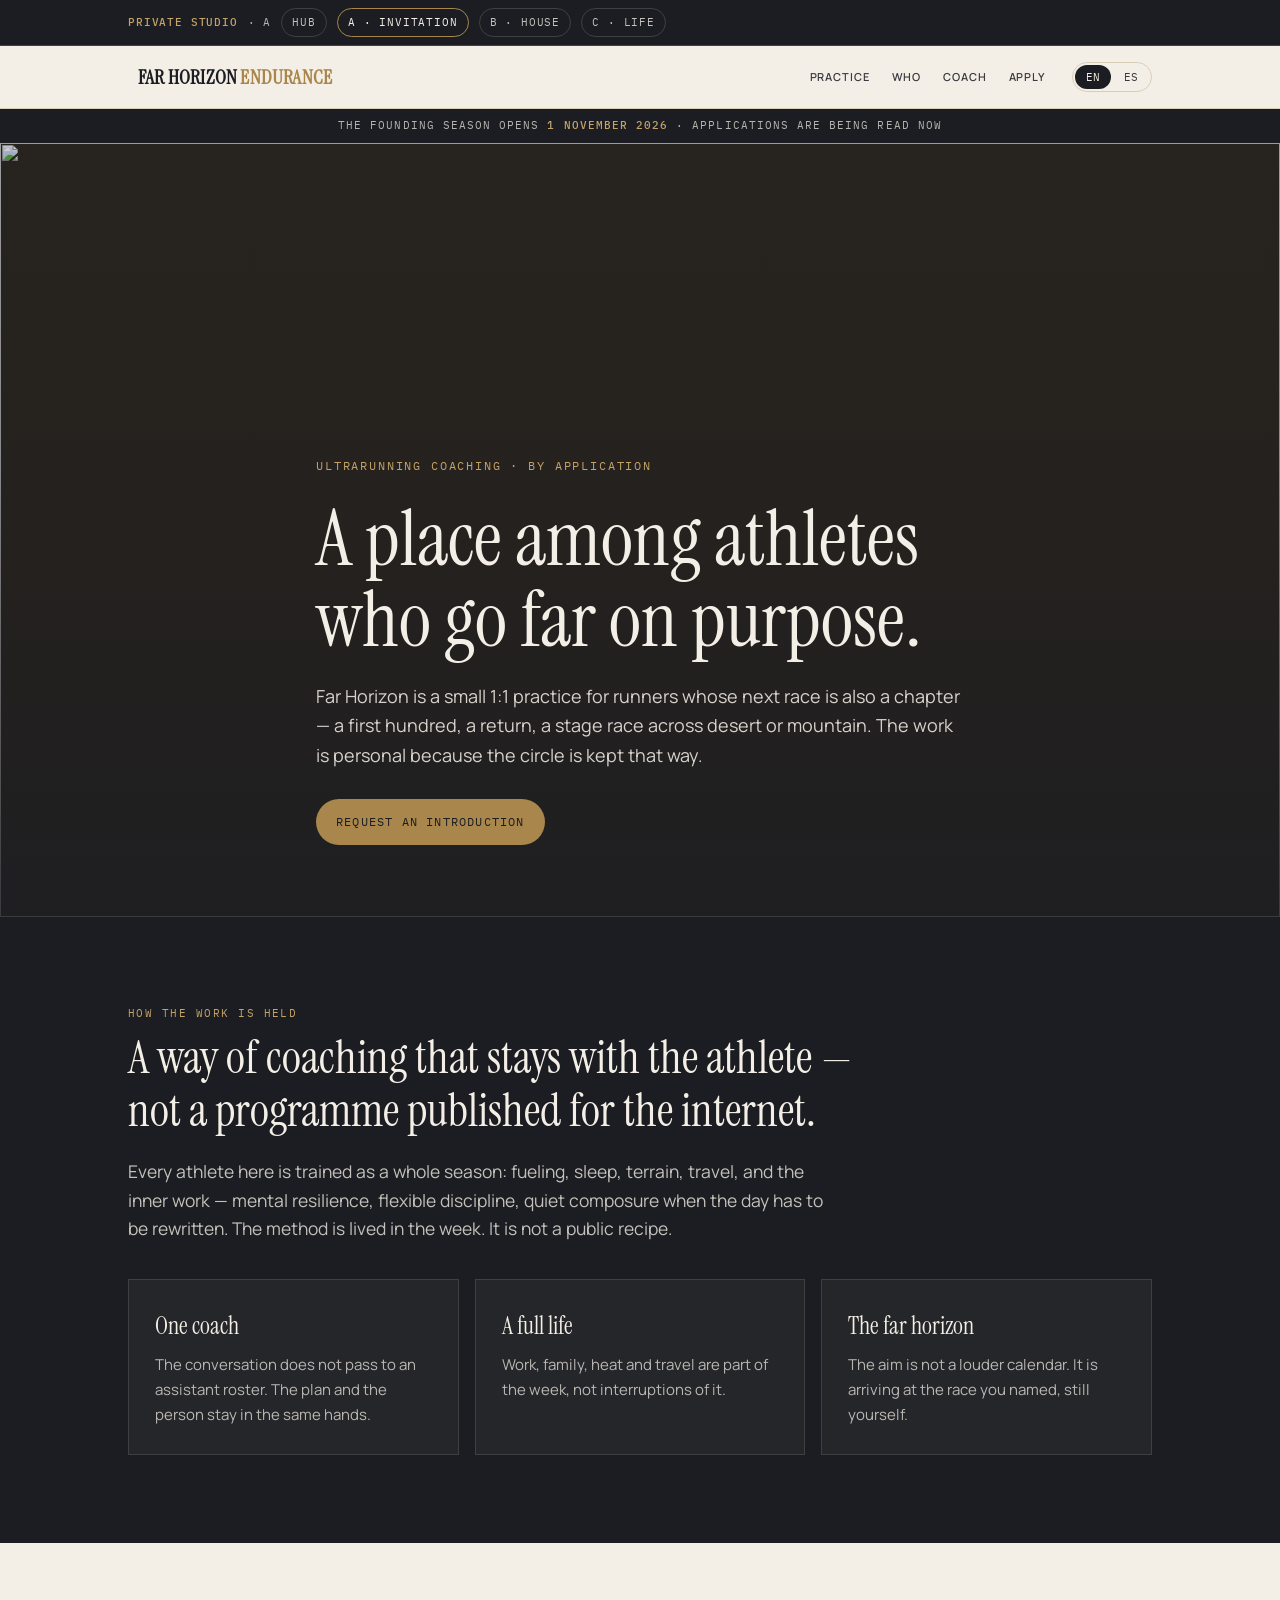
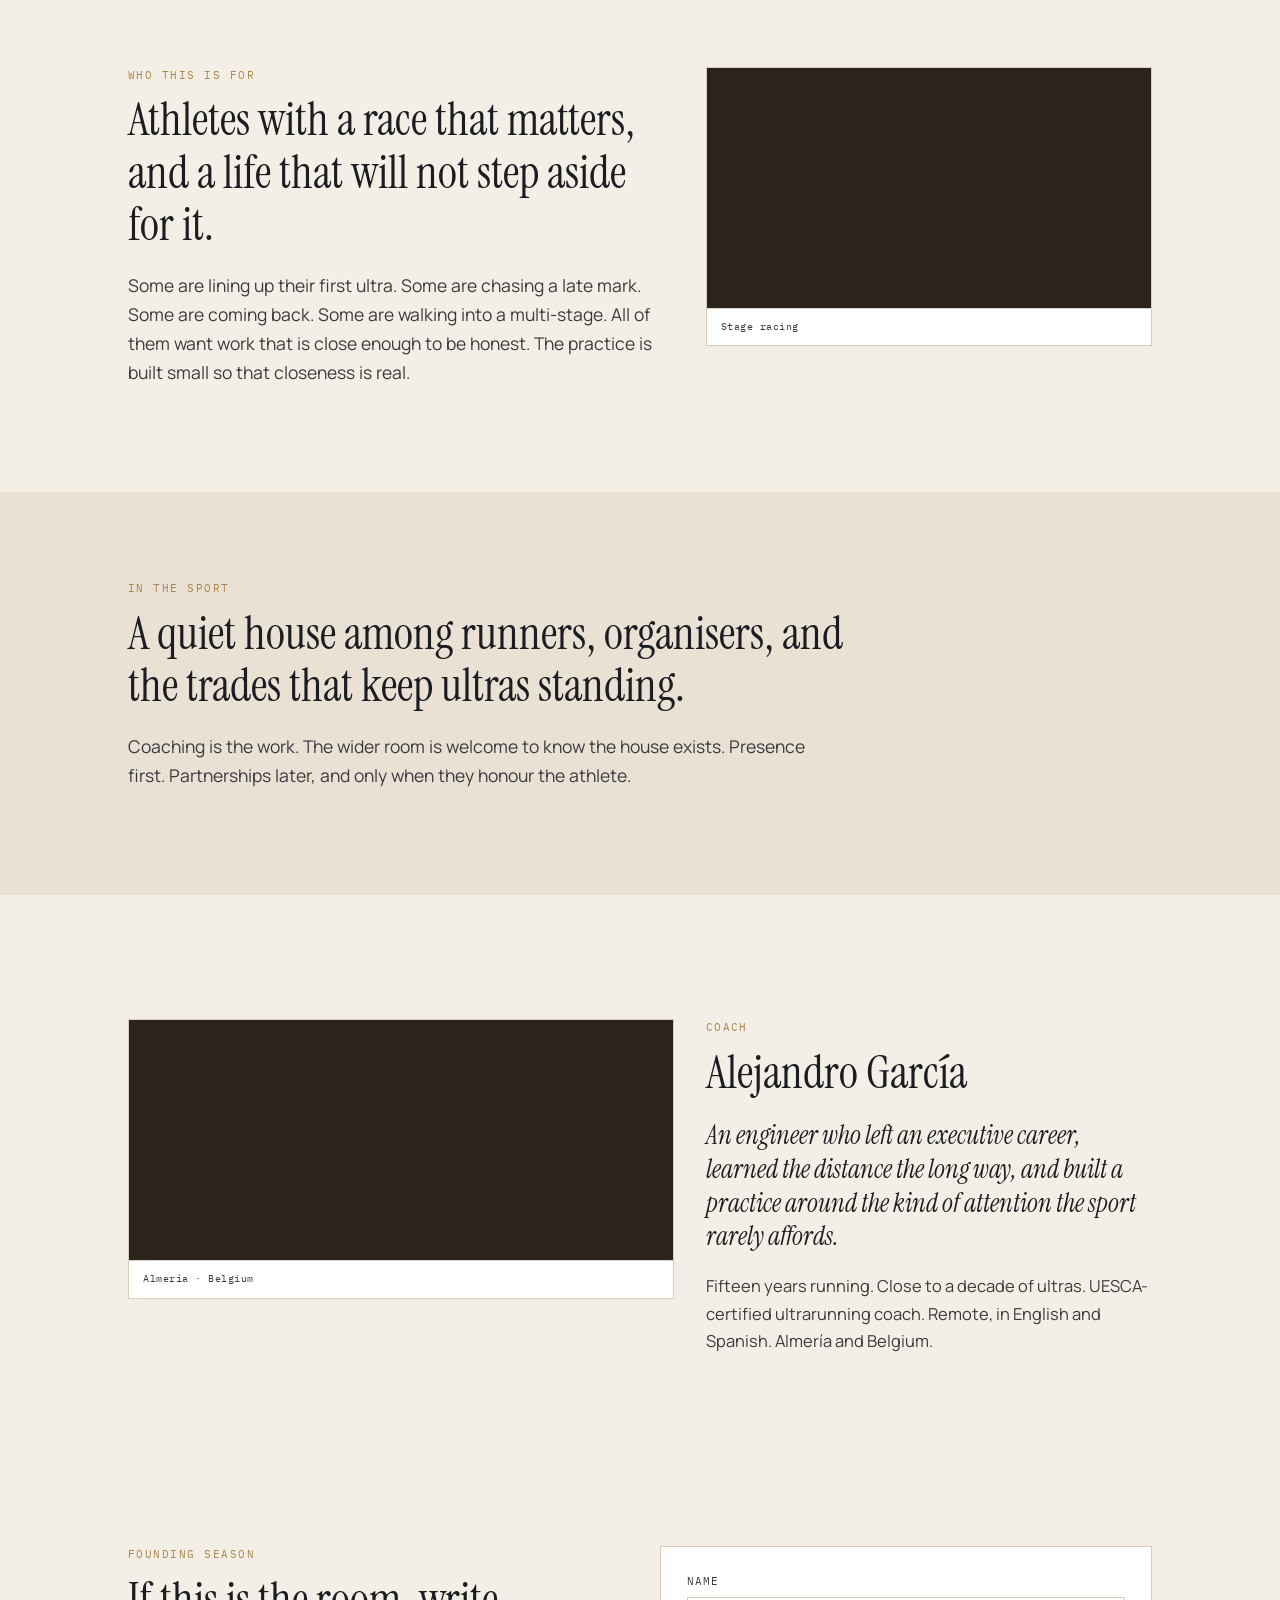
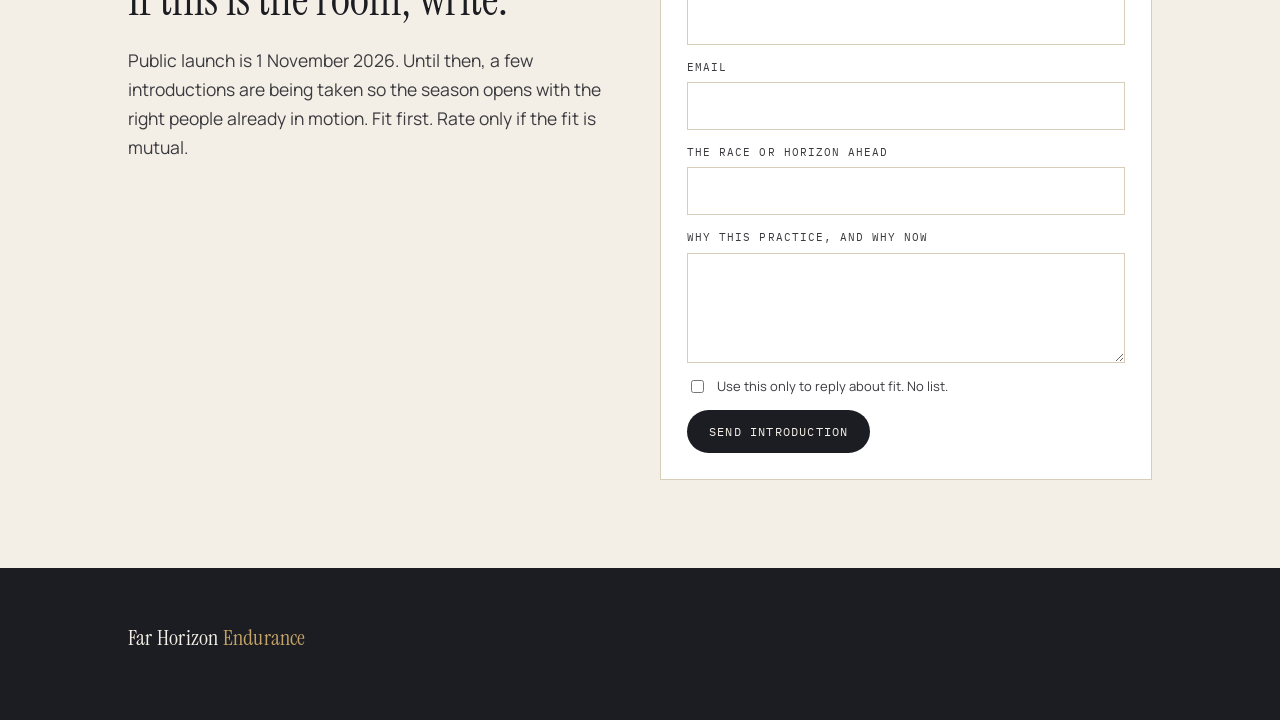
==== a.html @ f23a1e7d "Add Version A — Invitation" ====
<!DOCTYPE html>
<html lang="en" data-lang="en">
<head>
<meta charset="UTF-8" />
<meta name="viewport" content="width=device-width, initial-scale=1" />
<meta name="robots" content="noindex, nofollow" />
<title>Far Horizon Endurance · Invitation</title>
<link rel="stylesheet" href="css/studio.css" />
<link rel="preconnect" href="https://fonts.googleapis.com" />
<link rel="preconnect" href="https://fonts.gstatic.com" crossorigin />
<link href="https://fonts.googleapis.com/css2?family=Manrope:wght@400;500;600;700&family=Instrument+Serif:ital@0;1&family=IBM+Plex+Mono:wght@400;500&display=swap" rel="stylesheet" />
</head>
<body>
<div class="studio"><div class="wrap"><b>Private studio</b> · A <a href="index.html">Hub</a> <a class="on" href="a.html">A · Invitation</a> <a href="b.html">B · House</a> <a href="c.html">C · Life</a></div></div>
<nav><div class="wrap"><a class="wordmark" href="a.html">Far Horizon <em>Endurance</em></a><div class="links"><a href="#practice">Practice</a><a href="#who">Who</a><a href="#coach">Coach</a><a href="#apply">Apply</a></div><div class="langs"><button id="b-en" class="on" type="button" onclick="setLang('en')">EN</button><button id="b-es" type="button" onclick="setLang('es')">ES</button></div></div></nav>
<div class="ribbon"><span class="i-en">The founding season opens <b>1 November 2026</b> · applications are being read now</span><span class="i-es">La temporada fundacional abre el <b>1 de noviembre de 2026</b> · las solicitudes se leen ya</span></div>
<header class="hero"><img class="bg" alt="" src="img/horizon.jpg" /><div class="veil"></div><div class="wrap"><div class="kicker"><span class="i-en">Ultrarunning coaching · by application</span><span class="i-es">Coaching de ultrarunning · por solicitud</span></div><h1><span class="i-en">A place among athletes<br>who go far on purpose.</span><span class="i-es">Un lugar entre atletas<br>que van lejos a propósito.</span></h1><p class="lead"><span class="i-en">Far Horizon is a small 1:1 practice for runners whose next race is also a chapter — a first hundred, a return, a stage race across desert or mountain. The work is personal because the circle is kept that way.</span><span class="i-es">Far Horizon es una práctica 1:1 reducida para corredores cuya próxima carrera es también un capítulo — un primer hundred, un regreso, una etapa en desierto o montaña. El trabajo es personal porque el círculo se mantiene así.</span></p><a class="cta" href="#apply"><span class="i-en">Request an introduction</span><span class="i-es">Pedir una presentación</span></a></div></header>
<section id="practice" class="dark"><div class="wrap"><div class="mlabel"><span class="i-en">How the work is held</span><span class="i-es">Cómo se sostiene el trabajo</span></div><h2><span class="i-en">A way of coaching that stays with the athlete — not a programme published for the internet.</span><span class="i-es">Una forma de entrenar que permanece con el atleta — no un programa publicado en internet.</span></h2><p class="lead"><span class="i-en">Every athlete here is trained as a whole season: fueling, sleep, terrain, travel, and the inner work — mental resilience, flexible discipline, quiet composure when the day has to be rewritten. The method is lived in the week. It is not a public recipe.</span><span class="i-es">Cada atleta se entrena como una temporada completa: nutrición, sueño, terreno, viajes y el trabajo interior — resiliencia mental, disciplina flexible, compostura quieta cuando hay que reescribir el día. El método se vive en la semana. No es una receta pública.</span></p><div class="grid3"><div class="card"><h3><span class="i-en">One coach</span><span class="i-es">Un solo coach</span></h3><p><span class="i-en">The conversation does not pass to an assistant roster. The plan and the person stay in the same hands.</span><span class="i-es">La conversación no pasa a un roster de asistentes. El plan y la persona quedan en las mismas manos.</span></p></div><div class="card"><h3><span class="i-en">A full life</span><span class="i-es">Una vida completa</span></h3><p><span class="i-en">Work, family, heat and travel are part of the week, not interruptions of it.</span><span class="i-es">Trabajo, familia, calor y viajes forman parte de la semana, no la interrumpen.</span></p></div><div class="card"><h3><span class="i-en">The far horizon</span><span class="i-es">El horizonte lejano</span></h3><p><span class="i-en">The aim is not a louder calendar. It is arriving at the race you named, still yourself.</span><span class="i-es">El objetivo no es un calendario más ruidoso. Es llegar a la carrera que nombraste, siendo todavía tú.</span></p></div></div></div></section>
<section id="who"><div class="wrap grid2"><div><div class="mlabel"><span class="i-en">Who this is for</span><span class="i-es">Para quién</span></div><h2><span class="i-en">Athletes with a race that matters, and a life that will not step aside for it.</span><span class="i-es">Atletas con una carrera que importa, y una vida que no se aparta por ella.</span></h2><p class="lead"><span class="i-en">Some are lining up their first ultra. Some are chasing a late mark. Some are coming back. Some are walking into a multi-stage. All of them want work that is close enough to be honest. The practice is built small so that closeness is real.</span><span class="i-es">Algunos alinean su primer ultra. Otros persiguen una marca tardía. Otros regresan. Otros entran en una carrera por etapas. Todos quieren un trabajo lo bastante cercano como para ser honesto. La práctica se mantiene pequeña para que esa cercanía sea real.</span></p></div><figure class="photo"><img alt="" src="img/alejandro-dunes.jpg" /><figcaption>Stage racing</figcaption></figure></div></section>
<section class="alt"><div class="wrap"><div class="mlabel"><span class="i-en">In the sport</span><span class="i-es">En el deporte</span></div><h2><span class="i-en">A quiet house among runners, organisers, and the trades that keep ultras standing.</span><span class="i-es">Una casa discreta entre corredores, organizadores y oficios que sostienen los ultras.</span></h2><p class="lead"><span class="i-en">Coaching is the work. The wider room is welcome to know the house exists. Presence first. Partnerships later, and only when they honour the athlete.</span><span class="i-es">El coaching es el trabajo. La sala más amplia puede saber que la casa existe. Primero la presencia. Las alianzas, después, y solo si honran al atleta.</span></p></div></section>
<section id="coach"><div class="wrap grid2"><figure class="photo"><img alt="" src="img/shoe.jpg" /><figcaption>Almería · Belgium</figcaption></figure><div class="prose"><div class="mlabel">Coach</div><h2>Alejandro García</h2><blockquote><span class="i-en">An engineer who left an executive career, learned the distance the long way, and built a practice around the kind of attention the sport rarely affords.</span><span class="i-es">Un ingeniero que dejó una carrera ejecutiva, aprendió la distancia por el camino largo, y construyó una práctica en torno a la atención que el deporte rara vez concede.</span></blockquote><p><span class="i-en">Fifteen years running. Close to a decade of ultras. UESCA-certified ultrarunning coach. Remote, in English and Spanish. Almería and Belgium.</span><span class="i-es">Quince años corriendo. Cerca de una década de ultras. Coach UESCA. Remoto, en inglés y español. Almería y Bélgica.</span></p></div></div></section>
<section id="apply"><div class="wrap callgrid"><div><div class="mlabel"><span class="i-en">Founding season</span><span class="i-es">Temporada fundacional</span></div><h2><span class="i-en">If this is the room, write.</span><span class="i-es">Si este es el cuarto, escribe.</span></h2><p class="lead"><span class="i-en">Public launch is 1 November 2026. Until then, a few introductions are being taken so the season opens with the right people already in motion. Fit first. Rate only if the fit is mutual.</span><span class="i-es">El lanzamiento público es el 1 de noviembre de 2026. Hasta entonces se aceptan unas presentaciones para que la temporada abra con las personas adecuadas ya en marcha. Primero el encaje. La tarifa, solo si el encaje es mutuo.</span></p></div><div class="card"><form action="https://formsubmit.co/alejandrojgarciap@hotmail.com" method="POST"><input type="hidden" name="_subject" value="Far Horizon — introduction (Version A)" /><input type="hidden" name="_captcha" value="false" /><input type="hidden" name="version" value="A-invitation" /><input type="text" name="_honey" style="display:none" tabindex="-1" autocomplete="off" /><label><span class="i-en">Name</span><span class="i-es">Nombre</span><input required name="name" /></label><label>Email<input required type="email" name="email" /></label><label><span class="i-en">The race or horizon ahead</span><span class="i-es">La carrera u horizonte</span><input name="goal" /></label><label><span class="i-en">Why this practice, and why now</span><span class="i-es">Por qué esta práctica, y por qué ahora</span><textarea name="message"></textarea></label><label class="consent"><input required type="checkbox" name="consent" value="yes" /><span class="i-en">Use this only to reply about fit. No list.</span><span class="i-es">Usar solo para responder sobre el encaje. Sin lista.</span></label><button type="submit"><span class="i-en">Send introduction</span><span class="i-es">Enviar presentación</span></button></form></div></div></section>
<footer><div class="wrap"><div class="wordmark">Far Horizon <em style="color:var(--gold-light);font-style:normal">Endurance</em></div></div></footer>
<script>function setLang(l){document.documentElement.lang=l;document.documentElement.setAttribute('data-lang',l);document.getElementById('b-en').classList.toggle('on',l==='en');document.getElementById('b-es').classList.toggle('on',l==='es');try{localStorage.setItem('fh-lang',l)}catch(e){}}try{var s=localStorage.getItem('fh-lang'); if(s) setLang(s)}catch(e){}</script>
</body></html>
---- css/studio.css ----
:root{
  --ink:#1C1D22; --graphite:#3A3A3F; --parchment:#F4EFE6; --sand:#E8E1D4; --dune:#D8CDB8;
  --gold:#A8864C; --gold-light:#C4A366; --paper:#FFFFFF; --night:#1F2A3A;
  --serif:"Instrument Serif","Times New Roman",serif;
  --sans:"Manrope",system-ui,sans-serif;
  --mono:"IBM Plex Mono",ui-monospace,monospace;
}
*{box-sizing:border-box}
html{scroll-behavior:smooth}
body{margin:0;background:var(--parchment);color:var(--ink);font-family:var(--sans);font-size:16.5px;line-height:1.65}
.i-es{display:none}
html[data-lang="es"] .i-es{display:revert}
html[data-lang="es"] .i-en{display:none}
.wrap{max-width:1080px;margin:0 auto;padding:0 28px}
.studio{position:sticky;top:0;z-index:80;background:#1C1D22;color:rgba(244,239,230,.72);font-family:var(--mono);font-size:10.5px;letter-spacing:.08em;text-transform:uppercase;border-bottom:1px solid rgba(168,134,76,.35)}
.studio .wrap{display:flex;align-items:center;gap:10px;min-height:42px;flex-wrap:wrap;padding:8px 28px}
.studio b{color:var(--gold-light);font-weight:500}
.studio a{color:rgba(244,239,230,.78);text-decoration:none;padding:5px 10px;border:1px solid rgba(244,239,230,.16);border-radius:999px}
.studio a.on,.studio a:hover{border-color:var(--gold);color:var(--parchment)}
nav{position:sticky;top:42px;z-index:50;background:rgba(244,239,230,.92);backdrop-filter:blur(10px);border-bottom:1px solid var(--dune)}
nav .wrap{display:flex;align-items:center;gap:16px;height:62px}
.wordmark{font-family:var(--serif);font-size:20px;text-decoration:none;color:var(--ink);letter-spacing:.01em}
.wordmark em{color:var(--gold);font-style:normal}
nav .links{display:flex;gap:2px;margin-left:auto}
nav a{color:var(--graphite);text-decoration:none;font-size:11px;font-weight:600;letter-spacing:.08em;text-transform:uppercase;padding:6px 10px;border-radius:999px}
nav a:hover{background:var(--sand);color:var(--ink)}
.langs{display:flex;gap:2px;border:1px solid var(--dune);border-radius:999px;padding:2px}
.langs button{border:0;background:transparent;font-family:var(--mono);font-size:11px;padding:5px 11px;border-radius:999px;cursor:pointer;color:var(--graphite)}
.langs button.on{background:var(--ink);color:var(--parchment)}
.ribbon{background:var(--ink);color:rgba(244,239,230,.72);font-family:var(--mono);font-size:10.5px;letter-spacing:.10em;text-transform:uppercase;text-align:center;padding:8px 16px}
.ribbon b{color:var(--gold-light);font-weight:500}
.hero{position:relative;min-height:86vh;display:flex;align-items:flex-end;color:var(--parchment);overflow:hidden;background:#2a241c}
.hero img.bg{position:absolute;inset:0;width:100%;height:100%;object-fit:cover;object-position:center 42%}
.hero .veil{position:absolute;inset:0;background:linear-gradient(180deg,rgba(28,29,34,.22) 0%,rgba(28,29,34,.32) 40%,rgba(28,29,34,.82) 100%)}
.hero .wrap{position:relative;z-index:2;padding:0 28px 72px}
.kicker{font-family:var(--mono);font-size:11.5px;letter-spacing:.16em;text-transform:uppercase;color:var(--gold-light)}
.hero h1{font-family:var(--serif);font-weight:400;font-size:clamp(40px,6.6vw,78px);line-height:1.04;margin:.28em 0 .28em;max-width:14em}
.hero h1 em{color:var(--gold-light);font-style:italic}
.hero p.lead{max-width:36em;color:rgba(244,239,230,.86);font-size:18px;margin:0 0 28px}
.cta{display:inline-flex;align-items:center;gap:10px;background:var(--gold);color:var(--ink);text-decoration:none;font-family:var(--mono);font-size:12px;letter-spacing:.10em;text-transform:uppercase;padding:13px 20px;border-radius:999px}
.cta.ghost{background:transparent;color:var(--parchment);border:1px solid rgba(244,239,230,.35);margin-left:10px}
.cta:hover{filter:brightness(1.06)}
section{padding:88px 0}
section.alt{background:var(--sand)}
section.dark{background:var(--ink);color:var(--parchment)}
h2{font-family:var(--serif);font-weight:400;font-size:clamp(30px,4.2vw,46px);line-height:1.14;margin:.2em 0 .45em;max-width:16em}
h2 em{color:var(--gold);font-style:italic}
section.dark h2 em{color:var(--gold-light)}
h3{font-family:var(--serif);font-weight:400;font-size:24px;margin:0 0 .3em}
.lead{max-width:700px;color:var(--graphite);font-size:17.5px}
section.dark .lead{color:rgba(244,239,230,.78)}
.mlabel{font-family:var(--mono);font-size:10.5px;letter-spacing:.14em;text-transform:uppercase;color:var(--gold)}
section.dark .mlabel{color:var(--gold-light)}
.grid3{display:grid;grid-template-columns:repeat(3,1fr);gap:16px;margin-top:36px}
.grid2{display:grid;grid-template-columns:1.1fr .9fr;gap:32px;margin-top:36px;align-items:start}
.card{background:var(--paper);border:1px solid var(--dune);padding:26px}
section.dark .card{background:rgba(244,239,230,.04);border-color:rgba(244,239,230,.12)}
.card p{color:var(--graphite);font-size:15px;margin:.5em 0 0}
section.dark .card p{color:rgba(244,239,230,.72)}
.photo{margin:0;border:1px solid var(--dune);background:#2a241c;overflow:hidden}
.photo img{display:block;width:100%;height:auto;min-height:240px;object-fit:cover}
.photo figcaption{font-family:var(--mono);font-size:10px;letter-spacing:.05em;color:var(--graphite);padding:10px 14px;border-top:1px solid var(--dune);background:var(--paper)}
.prose p{color:var(--graphite);margin:0 0 1em}
blockquote{font-family:var(--serif);font-style:italic;font-size:26px;line-height:1.3;margin:0 0 18px}
form{display:grid;gap:14px}
label{font-family:var(--mono);font-size:10.5px;letter-spacing:.10em;text-transform:uppercase;color:var(--graphite);display:grid;gap:6px}
input,select,textarea{font-family:var(--sans);font-size:15.5px;padding:12px 13px;border:1px solid var(--dune);background:var(--paper);color:var(--ink)}
textarea{min-height:110px;resize:vertical}
.consent{display:flex;gap:10px;align-items:flex-start;font-size:13px;color:var(--graphite);letter-spacing:0;text-transform:none;font-family:var(--sans);line-height:1.45}
button[type=submit]{justify-self:start;background:var(--ink);color:var(--parchment);border:0;font-family:var(--mono);font-size:12px;letter-spacing:.10em;text-transform:uppercase;padding:14px 22px;border-radius:999px;cursor:pointer}
.fine{font-family:var(--mono);font-size:11px;color:var(--graphite);line-height:1.7;margin-top:10px}
footer{background:var(--ink);color:rgba(244,239,230,.62);padding:52px 0 64px;font-size:13.5px}
footer .wordmark{color:var(--parchment);font-size:22px}
footer a{color:var(--gold-light);text-decoration:none}
.footgrid{display:flex;justify-content:space-between;gap:24px;flex-wrap:wrap;margin-top:22px}
.callgrid{display:grid;grid-template-columns:1fr 1fr;gap:40px;align-items:start}
.notes{max-width:820px}
.notes ul{padding-left:1.15em;color:var(--graphite)}
.notes li{margin:.45em 0}
.compare{display:grid;grid-template-columns:repeat(3,1fr);gap:16px;margin-top:28px}
.compare a.card{text-decoration:none;color:inherit;display:block;transition:border-color .2s}
.compare a.card:hover{border-color:var(--gold)}
.compare .ver{font-family:var(--mono);font-size:10.5px;letter-spacing:.12em;text-transform:uppercase;color:var(--gold)}
#ok{display:none;margin-top:12px;font-size:14px;color:var(--graphite)}
@media (max-width:860px){.callgrid,.grid2,.compare,.grid3{grid-template-columns:1fr}nav .links{display:none}.cta.ghost{margin-left:0;margin-top:10px;display:inline-flex}nav{top:56px}}
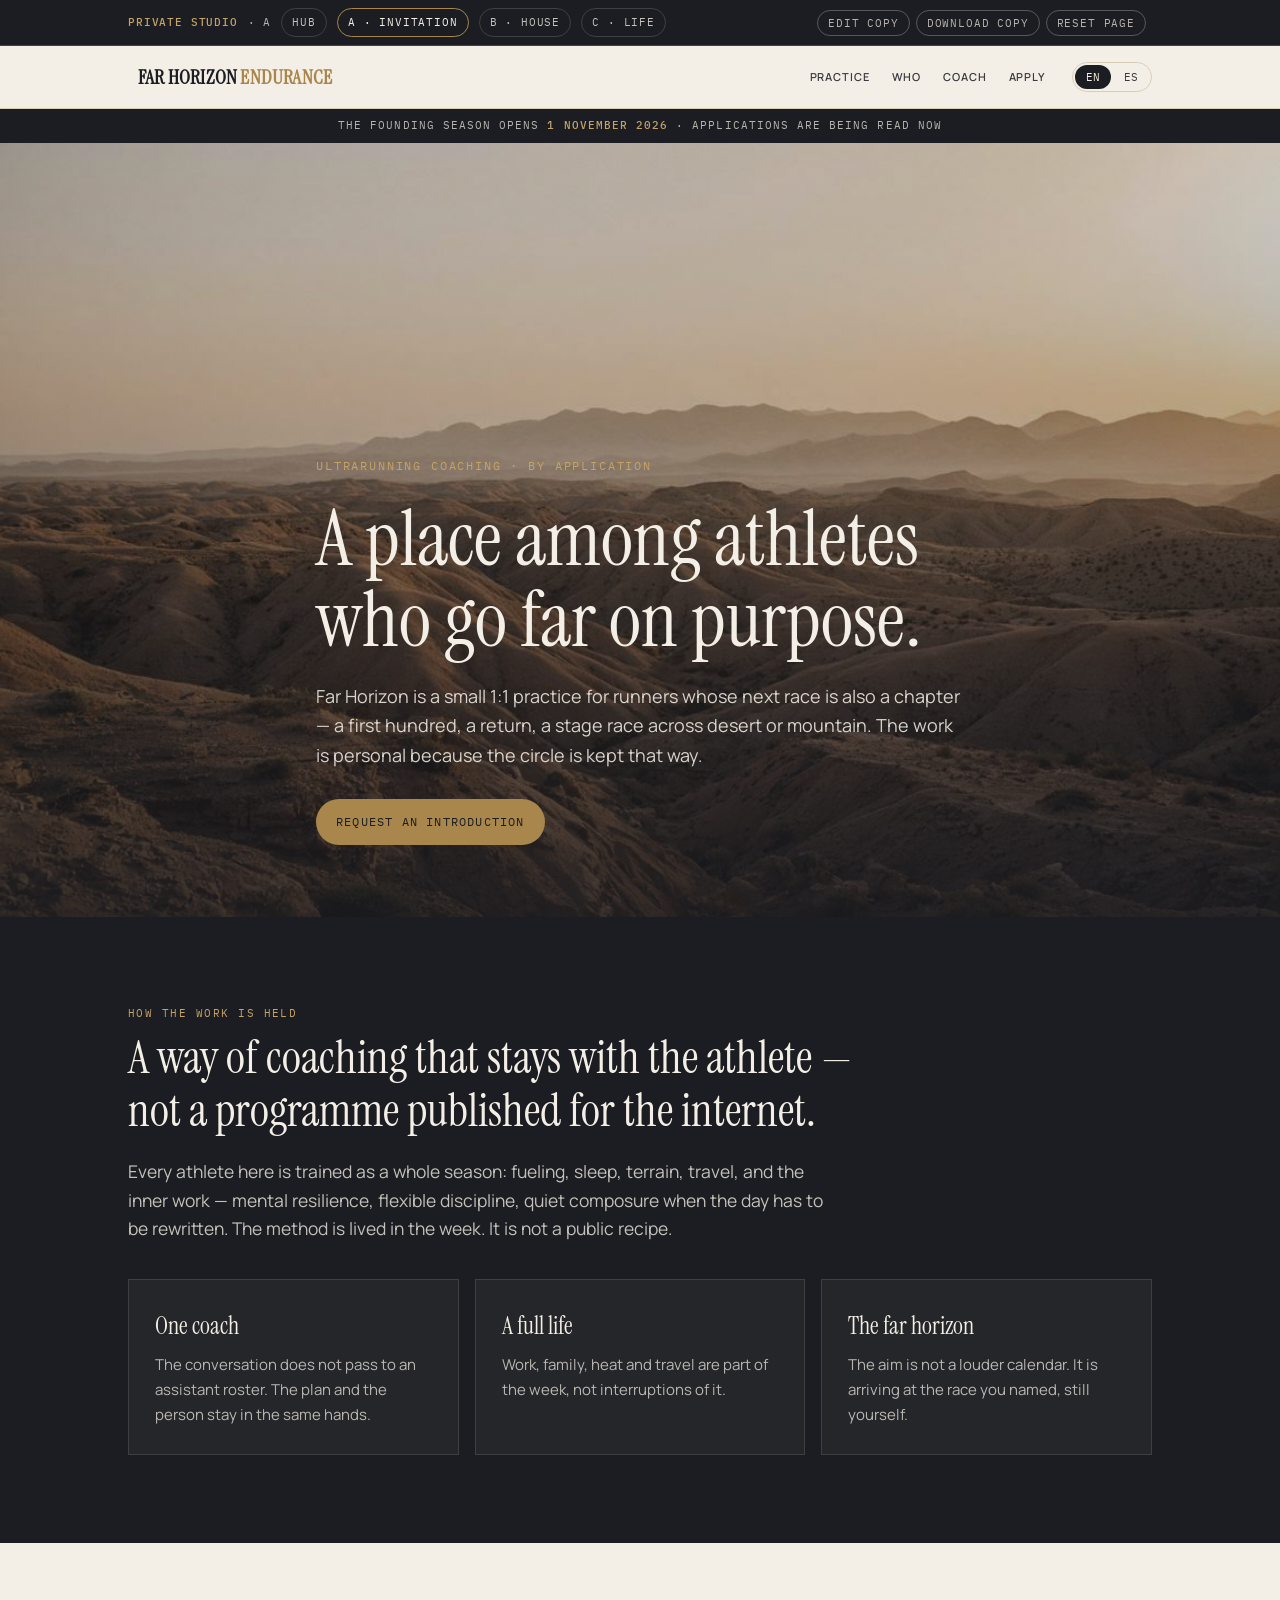
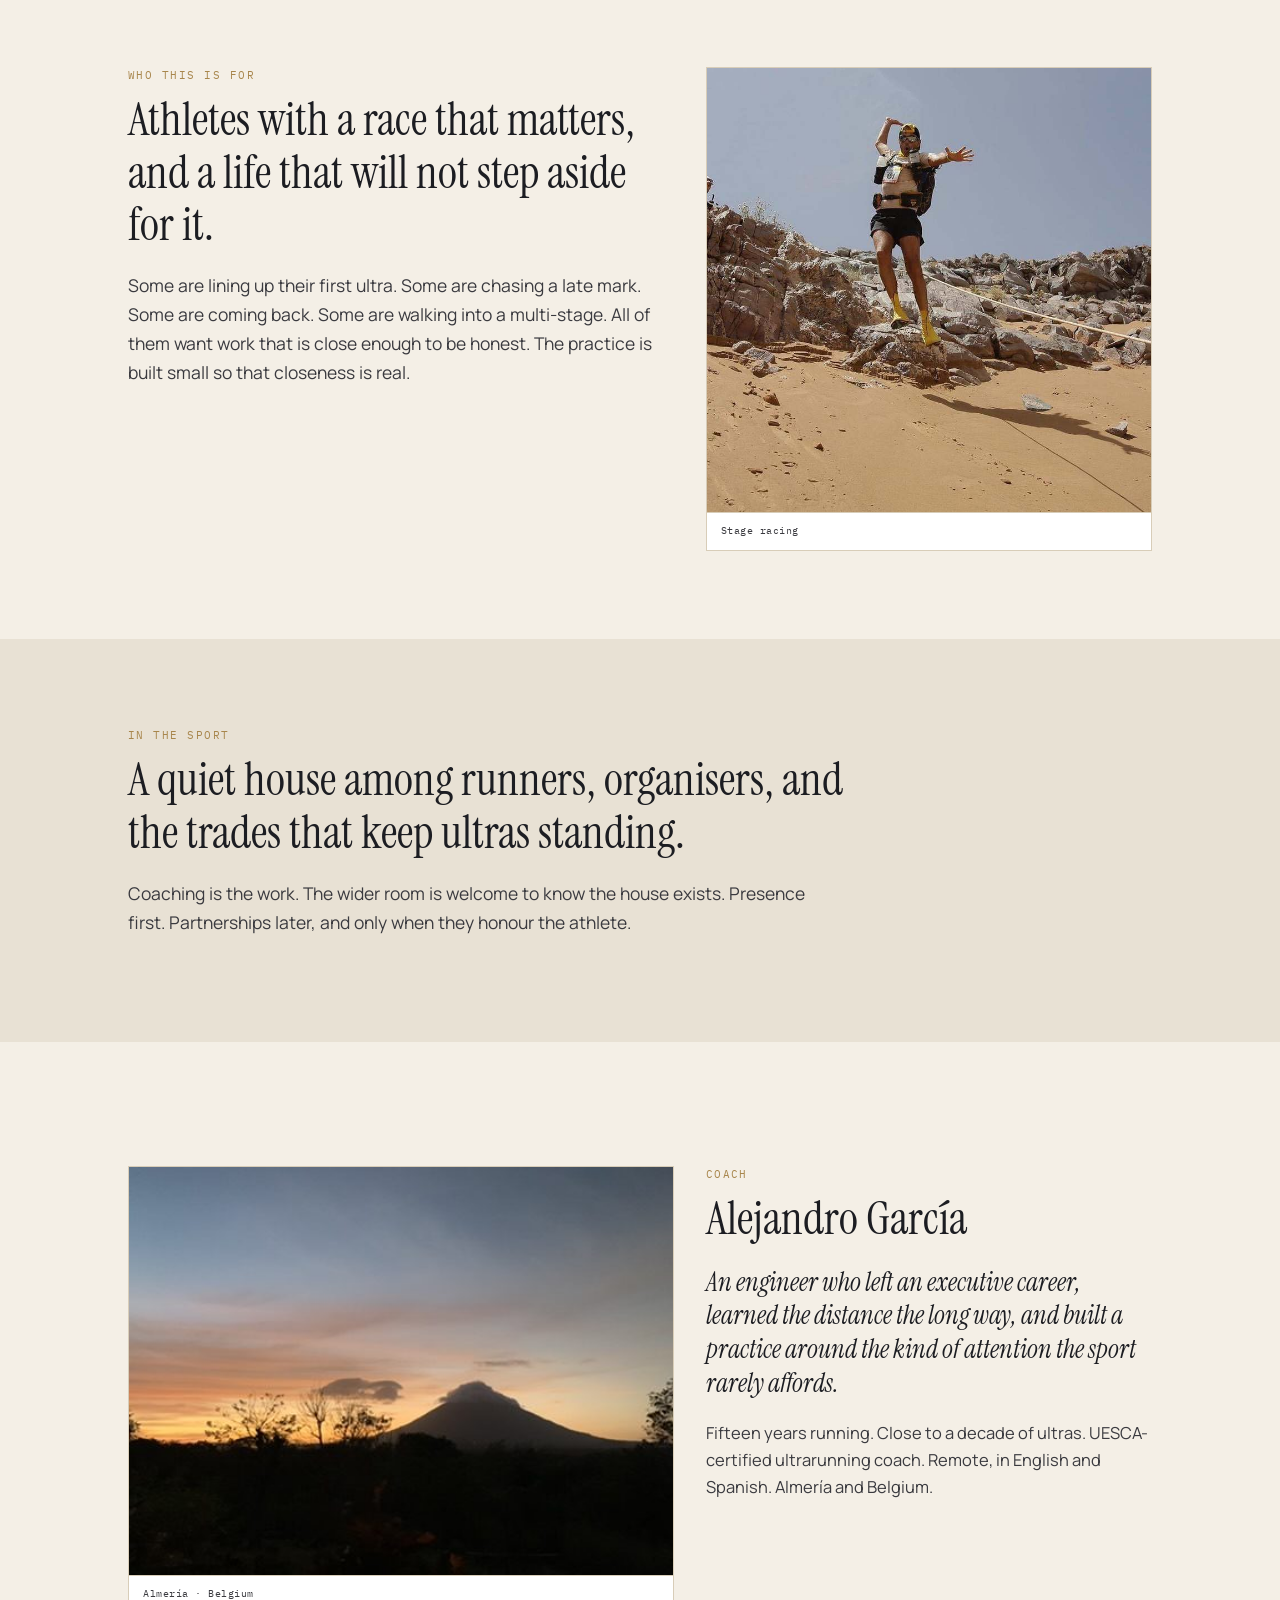
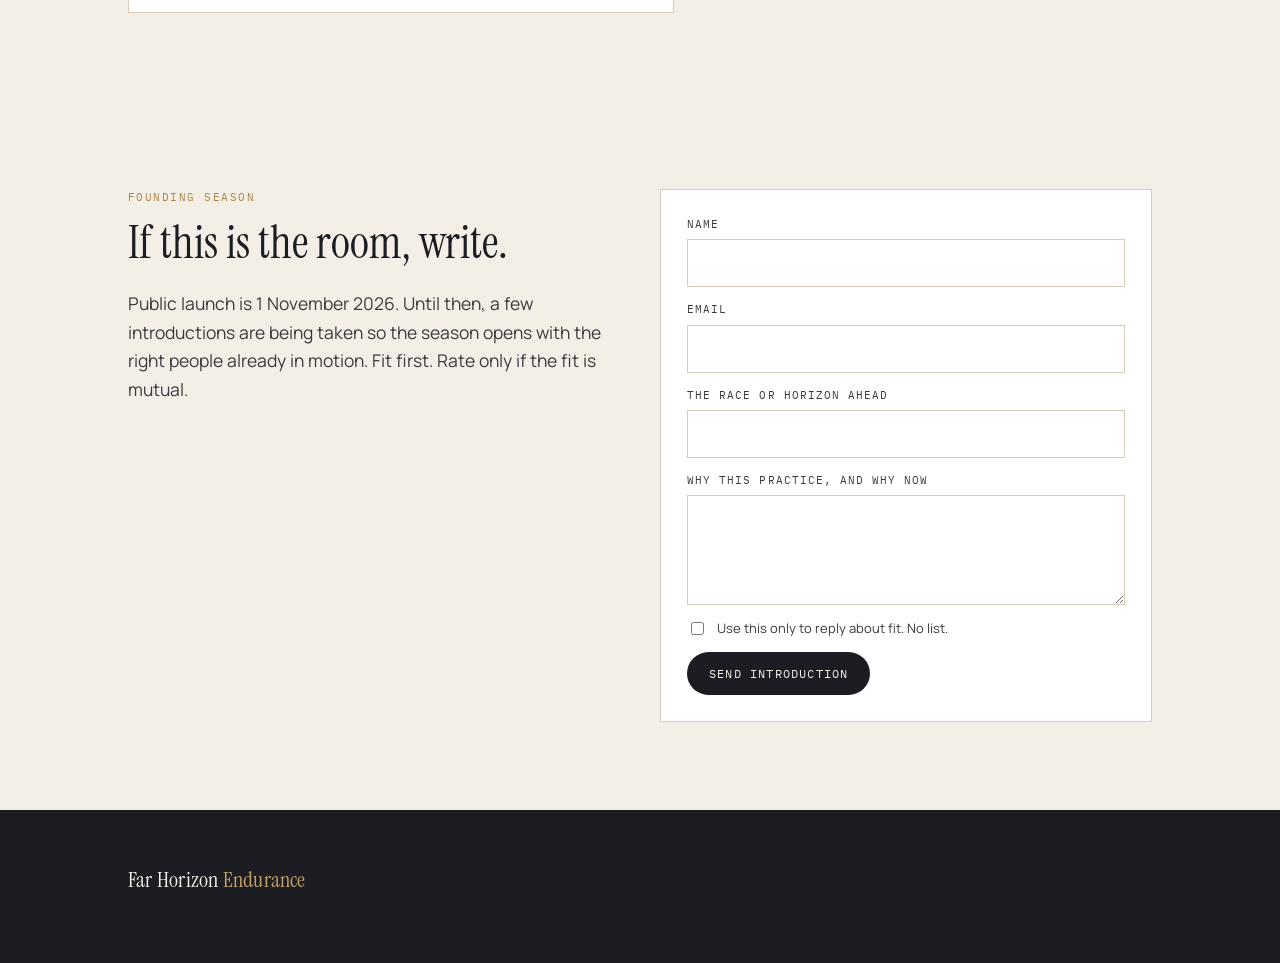
==== commit 38832658: "Add terrain photos to A, B and C, and a private copy editor. Draft wording stays in the browser and " ====
--- a/a.html
+++ b/a.html
@@ -14,12 +14,13 @@
 <div class="studio"><div class="wrap"><b>Private studio</b> · A <a href="index.html">Hub</a> <a class="on" href="a.html">A · Invitation</a> <a href="b.html">B · House</a> <a href="c.html">C · Life</a></div></div>
 <nav><div class="wrap"><a class="wordmark" href="a.html">Far Horizon <em>Endurance</em></a><div class="links"><a href="#practice">Practice</a><a href="#who">Who</a><a href="#coach">Coach</a><a href="#apply">Apply</a></div><div class="langs"><button id="b-en" class="on" type="button" onclick="setLang('en')">EN</button><button id="b-es" type="button" onclick="setLang('es')">ES</button></div></div></nav>
 <div class="ribbon"><span class="i-en">The founding season opens <b>1 November 2026</b> · applications are being read now</span><span class="i-es">La temporada fundacional abre el <b>1 de noviembre de 2026</b> · las solicitudes se leen ya</span></div>
-<header class="hero"><img class="bg" alt="" src="img/horizon.jpg" /><div class="veil"></div><div class="wrap"><div class="kicker"><span class="i-en">Ultrarunning coaching · by application</span><span class="i-es">Coaching de ultrarunning · por solicitud</span></div><h1><span class="i-en">A place among athletes<br>who go far on purpose.</span><span class="i-es">Un lugar entre atletas<br>que van lejos a propósito.</span></h1><p class="lead"><span class="i-en">Far Horizon is a small 1:1 practice for runners whose next race is also a chapter — a first hundred, a return, a stage race across desert or mountain. The work is personal because the circle is kept that way.</span><span class="i-es">Far Horizon es una práctica 1:1 reducida para corredores cuya próxima carrera es también un capítulo — un primer hundred, un regreso, una etapa en desierto o montaña. El trabajo es personal porque el círculo se mantiene así.</span></p><a class="cta" href="#apply"><span class="i-en">Request an introduction</span><span class="i-es">Pedir una presentación</span></a></div></header>
+<header class="hero"><img class="bg" alt="" src="img/hero-dusk.jpg" /><div class="veil"></div><div class="wrap"><div class="kicker"><span class="i-en">Ultrarunning coaching · by application</span><span class="i-es">Coaching de ultrarunning · por solicitud</span></div><h1><span class="i-en">A place among athletes<br>who go far on purpose.</span><span class="i-es">Un lugar entre atletas<br>que van lejos a propósito.</span></h1><p class="lead"><span class="i-en">Far Horizon is a small 1:1 practice for runners whose next race is also a chapter — a first hundred, a return, a stage race across desert or mountain. The work is personal because the circle is kept that way.</span><span class="i-es">Far Horizon es una práctica 1:1 reducida para corredores cuya próxima carrera es también un capítulo — un primer hundred, un regreso, una etapa en desierto o montaña. El trabajo es personal porque el círculo se mantiene así.</span></p><a class="cta" href="#apply"><span class="i-en">Request an introduction</span><span class="i-es">Pedir una presentación</span></a></div></header>
 <section id="practice" class="dark"><div class="wrap"><div class="mlabel"><span class="i-en">How the work is held</span><span class="i-es">Cómo se sostiene el trabajo</span></div><h2><span class="i-en">A way of coaching that stays with the athlete — not a programme published for the internet.</span><span class="i-es">Una forma de entrenar que permanece con el atleta — no un programa publicado en internet.</span></h2><p class="lead"><span class="i-en">Every athlete here is trained as a whole season: fueling, sleep, terrain, travel, and the inner work — mental resilience, flexible discipline, quiet composure when the day has to be rewritten. The method is lived in the week. It is not a public recipe.</span><span class="i-es">Cada atleta se entrena como una temporada completa: nutrición, sueño, terreno, viajes y el trabajo interior — resiliencia mental, disciplina flexible, compostura quieta cuando hay que reescribir el día. El método se vive en la semana. No es una receta pública.</span></p><div class="grid3"><div class="card"><h3><span class="i-en">One coach</span><span class="i-es">Un solo coach</span></h3><p><span class="i-en">The conversation does not pass to an assistant roster. The plan and the person stay in the same hands.</span><span class="i-es">La conversación no pasa a un roster de asistentes. El plan y la persona quedan en las mismas manos.</span></p></div><div class="card"><h3><span class="i-en">A full life</span><span class="i-es">Una vida completa</span></h3><p><span class="i-en">Work, family, heat and travel are part of the week, not interruptions of it.</span><span class="i-es">Trabajo, familia, calor y viajes forman parte de la semana, no la interrumpen.</span></p></div><div class="card"><h3><span class="i-en">The far horizon</span><span class="i-es">El horizonte lejano</span></h3><p><span class="i-en">The aim is not a louder calendar. It is arriving at the race you named, still yourself.</span><span class="i-es">El objetivo no es un calendario más ruidoso. Es llegar a la carrera que nombraste, siendo todavía tú.</span></p></div></div></div></section>
-<section id="who"><div class="wrap grid2"><div><div class="mlabel"><span class="i-en">Who this is for</span><span class="i-es">Para quién</span></div><h2><span class="i-en">Athletes with a race that matters, and a life that will not step aside for it.</span><span class="i-es">Atletas con una carrera que importa, y una vida que no se aparta por ella.</span></h2><p class="lead"><span class="i-en">Some are lining up their first ultra. Some are chasing a late mark. Some are coming back. Some are walking into a multi-stage. All of them want work that is close enough to be honest. The practice is built small so that closeness is real.</span><span class="i-es">Algunos alinean su primer ultra. Otros persiguen una marca tardía. Otros regresan. Otros entran en una carrera por etapas. Todos quieren un trabajo lo bastante cercano como para ser honesto. La práctica se mantiene pequeña para que esa cercanía sea real.</span></p></div><figure class="photo"><img alt="" src="img/alejandro-dunes.jpg" /><figcaption>Stage racing</figcaption></figure></div></section>
+<section id="who"><div class="wrap grid2"><div><div class="mlabel"><span class="i-en">Who this is for</span><span class="i-es">Para quién</span></div><h2><span class="i-en">Athletes with a race that matters, and a life that will not step aside for it.</span><span class="i-es">Atletas con una carrera que importa, y una vida que no se aparta por ella.</span></h2><p class="lead"><span class="i-en">Some are lining up their first ultra. Some are chasing a late mark. Some are coming back. Some are walking into a multi-stage. All of them want work that is close enough to be honest. The practice is built small so that closeness is real.</span><span class="i-es">Algunos alinean su primer ultra. Otros persiguen una marca tardía. Otros regresan. Otros entran en una carrera por etapas. Todos quieren un trabajo lo bastante cercano como para ser honesto. La práctica se mantiene pequeña para que esa cercanía sea real.</span></p></div><figure class="photo"><img alt="" src="img/terrain-sand.jpg" /><figcaption>Stage racing</figcaption></figure></div></section>
 <section class="alt"><div class="wrap"><div class="mlabel"><span class="i-en">In the sport</span><span class="i-es">En el deporte</span></div><h2><span class="i-en">A quiet house among runners, organisers, and the trades that keep ultras standing.</span><span class="i-es">Una casa discreta entre corredores, organizadores y oficios que sostienen los ultras.</span></h2><p class="lead"><span class="i-en">Coaching is the work. The wider room is welcome to know the house exists. Presence first. Partnerships later, and only when they honour the athlete.</span><span class="i-es">El coaching es el trabajo. La sala más amplia puede saber que la casa existe. Primero la presencia. Las alianzas, después, y solo si honran al atleta.</span></p></div></section>
-<section id="coach"><div class="wrap grid2"><figure class="photo"><img alt="" src="img/shoe.jpg" /><figcaption>Almería · Belgium</figcaption></figure><div class="prose"><div class="mlabel">Coach</div><h2>Alejandro García</h2><blockquote><span class="i-en">An engineer who left an executive career, learned the distance the long way, and built a practice around the kind of attention the sport rarely affords.</span><span class="i-es">Un ingeniero que dejó una carrera ejecutiva, aprendió la distancia por el camino largo, y construyó una práctica en torno a la atención que el deporte rara vez concede.</span></blockquote><p><span class="i-en">Fifteen years running. Close to a decade of ultras. UESCA-certified ultrarunning coach. Remote, in English and Spanish. Almería and Belgium.</span><span class="i-es">Quince años corriendo. Cerca de una década de ultras. Coach UESCA. Remoto, en inglés y español. Almería y Bélgica.</span></p></div></div></section>
+<section id="coach"><div class="wrap grid2"><figure class="photo"><img alt="" src="img/terrain-volcano.jpg" /><figcaption>Almería · Belgium</figcaption></figure><div class="prose"><div class="mlabel">Coach</div><h2>Alejandro García</h2><blockquote><span class="i-en">An engineer who left an executive career, learned the distance the long way, and built a practice around the kind of attention the sport rarely affords.</span><span class="i-es">Un ingeniero que dejó una carrera ejecutiva, aprendió la distancia por el camino largo, y construyó una práctica en torno a la atención que el deporte rara vez concede.</span></blockquote><p><span class="i-en">Fifteen years running. Close to a decade of ultras. UESCA-certified ultrarunning coach. Remote, in English and Spanish. Almería and Belgium.</span><span class="i-es">Quince años corriendo. Cerca de una década de ultras. Coach UESCA. Remoto, en inglés y español. Almería y Bélgica.</span></p></div></div></section>
 <section id="apply"><div class="wrap callgrid"><div><div class="mlabel"><span class="i-en">Founding season</span><span class="i-es">Temporada fundacional</span></div><h2><span class="i-en">If this is the room, write.</span><span class="i-es">Si este es el cuarto, escribe.</span></h2><p class="lead"><span class="i-en">Public launch is 1 November 2026. Until then, a few introductions are being taken so the season opens with the right people already in motion. Fit first. Rate only if the fit is mutual.</span><span class="i-es">El lanzamiento público es el 1 de noviembre de 2026. Hasta entonces se aceptan unas presentaciones para que la temporada abra con las personas adecuadas ya en marcha. Primero el encaje. La tarifa, solo si el encaje es mutuo.</span></p></div><div class="card"><form action="https://formsubmit.co/alejandrojgarciap@hotmail.com" method="POST"><input type="hidden" name="_subject" value="Far Horizon — introduction (Version A)" /><input type="hidden" name="_captcha" value="false" /><input type="hidden" name="version" value="A-invitation" /><input type="text" name="_honey" style="display:none" tabindex="-1" autocomplete="off" /><label><span class="i-en">Name</span><span class="i-es">Nombre</span><input required name="name" /></label><label>Email<input required type="email" name="email" /></label><label><span class="i-en">The race or horizon ahead</span><span class="i-es">La carrera u horizonte</span><input name="goal" /></label><label><span class="i-en">Why this practice, and why now</span><span class="i-es">Por qué esta práctica, y por qué ahora</span><textarea name="message"></textarea></label><label class="consent"><input required type="checkbox" name="consent" value="yes" /><span class="i-en">Use this only to reply about fit. No list.</span><span class="i-es">Usar solo para responder sobre el encaje. Sin lista.</span></label><button type="submit"><span class="i-en">Send introduction</span><span class="i-es">Enviar presentación</span></button></form></div></div></section>
 <footer><div class="wrap"><div class="wordmark">Far Horizon <em style="color:var(--gold-light);font-style:normal">Endurance</em></div></div></footer>
 <script>function setLang(l){document.documentElement.lang=l;document.documentElement.setAttribute('data-lang',l);document.getElementById('b-en').classList.toggle('on',l==='en');document.getElementById('b-es').classList.toggle('on',l==='es');try{localStorage.setItem('fh-lang',l)}catch(e){}}try{var s=localStorage.getItem('fh-lang'); if(s) setLang(s)}catch(e){}</script>
+<script src="js/copy.js"></script>
 </body></html>
--- a/css/studio.css
+++ b/css/studio.css
@@ -82,4 +82,48 @@
 .compare a.card:hover{border-color:var(--gold)}
 .compare .ver{font-family:var(--mono);font-size:10.5px;letter-spacing:.12em;text-transform:uppercase;color:var(--gold)}
 #ok{display:none;margin-top:12px;font-size:14px;color:var(--graphite)}
-@media (max-width:860px){.callgrid,.grid2,.compare,.grid3{grid-template-columns:1fr}nav .links{display:none}.cta.ghost{margin-left:0;margin-top:10px;display:inline-flex}nav{top:56px}}
+@media (max-width:860px){
+  .callgrid,.grid2,.compare,.grid3{grid-template-columns:1fr}
+  nav .links{display:none}
+  .cta.ghost{margin-left:0;margin-top:10px;display:inline-flex}
+  nav{top:56px}
+}
+html.sahara{
+  --ink:#3A2E1C; --graphite:#5C4C32; --parchment:#FBF6EA; --sand:#F3E6C8; --dune:#E4D2A4;
+  --gold:#B8883A; --gold-light:#C9A24A; --paper:#FFFDF6; --night:#EFE4C4;
+}
+html.sahara body{background:var(--parchment);color:var(--ink)}
+html.sahara .studio{background:#F4E7C4;color:#6A5730;border-bottom:1px solid #E0C88A}
+html.sahara .studio b{color:#8A6A28}
+html.sahara .studio a{color:#6A5730;border-color:#D7BE86}
+html.sahara .studio a.on,html.sahara .studio a:hover{border-color:var(--gold);color:var(--ink);background:rgba(255,255,255,.45)}
+html.sahara nav{background:rgba(251,246,234,.88);border-bottom-color:var(--dune)}
+html.sahara .ribbon{background:#F0E0B4;color:#6A5730}
+html.sahara .ribbon b{color:#7A5A20}
+html.sahara .hero{color:var(--ink);background:linear-gradient(180deg,#FFF8E4 0%,#F6E4B4 38%,#E8C97A 72%,#D9B05C 100%)}
+html.sahara .hero img.bg{opacity:.42;mix-blend-mode:multiply}
+html.sahara .hero .veil{background:linear-gradient(180deg,rgba(255,248,228,.15) 0%,rgba(251,246,234,.18) 42%,rgba(251,246,234,.78) 100%)}
+html.sahara .kicker{color:#8A6A28}
+html.sahara .hero h1 em{color:#8A5A18}
+html.sahara .hero p.lead{color:rgba(58,46,28,.82)}
+html.sahara .cta{background:var(--gold);color:#2A2114}
+html.sahara .cta.ghost{color:var(--ink);border-color:rgba(58,46,28,.28)}
+html.sahara section.dark{background:linear-gradient(180deg,#F4E6BE 0%,#EBD6A4 100%);color:var(--ink)}
+html.sahara section.dark .lead,html.sahara section.dark .card p{color:rgba(58,46,28,.78)}
+html.sahara section.dark .mlabel,html.sahara section.dark h2 em{color:#8A5A18}
+html.sahara section.dark .card{background:rgba(255,253,246,.55);border-color:rgba(184,136,58,.22)}
+html.sahara section.alt{background:var(--sand)}
+html.sahara .photo{background:#E8D09A;border-color:var(--dune)}
+html.sahara footer{background:#EFE0B6;color:#6A5730}
+html.sahara footer .wordmark{color:var(--ink)}
+html.sahara footer a{color:#8A5A18}
+html.sahara button[type=submit]{background:#3A2E1C;color:#FBF6EA}
+
+.copytools{display:inline-flex;align-items:center;gap:6px;margin-left:auto;flex-wrap:wrap}
+.copytools button{border:1px solid rgba(244,239,230,.28);background:transparent;color:inherit;font-family:var(--mono);font-size:10.5px;letter-spacing:.08em;text-transform:uppercase;padding:5px 10px;border-radius:999px;cursor:pointer}
+.copytools button:hover{border-color:var(--gold);color:var(--parchment)}
+html.sahara .copytools button{color:#6A5730;border-color:#D7BE86}
+html.sahara .copytools button:hover{color:var(--ink);border-color:var(--gold)}
+#copy-status{letter-spacing:.04em;text-transform:none;font-size:10.5px;opacity:.85}
+.is-editable{outline:1px dashed rgba(196,163,102,.9);outline-offset:3px;border-radius:2px;cursor:text}
+body.copy-on .is-editable:focus{outline:2px solid var(--gold);background:rgba(168,134,76,.14)}
